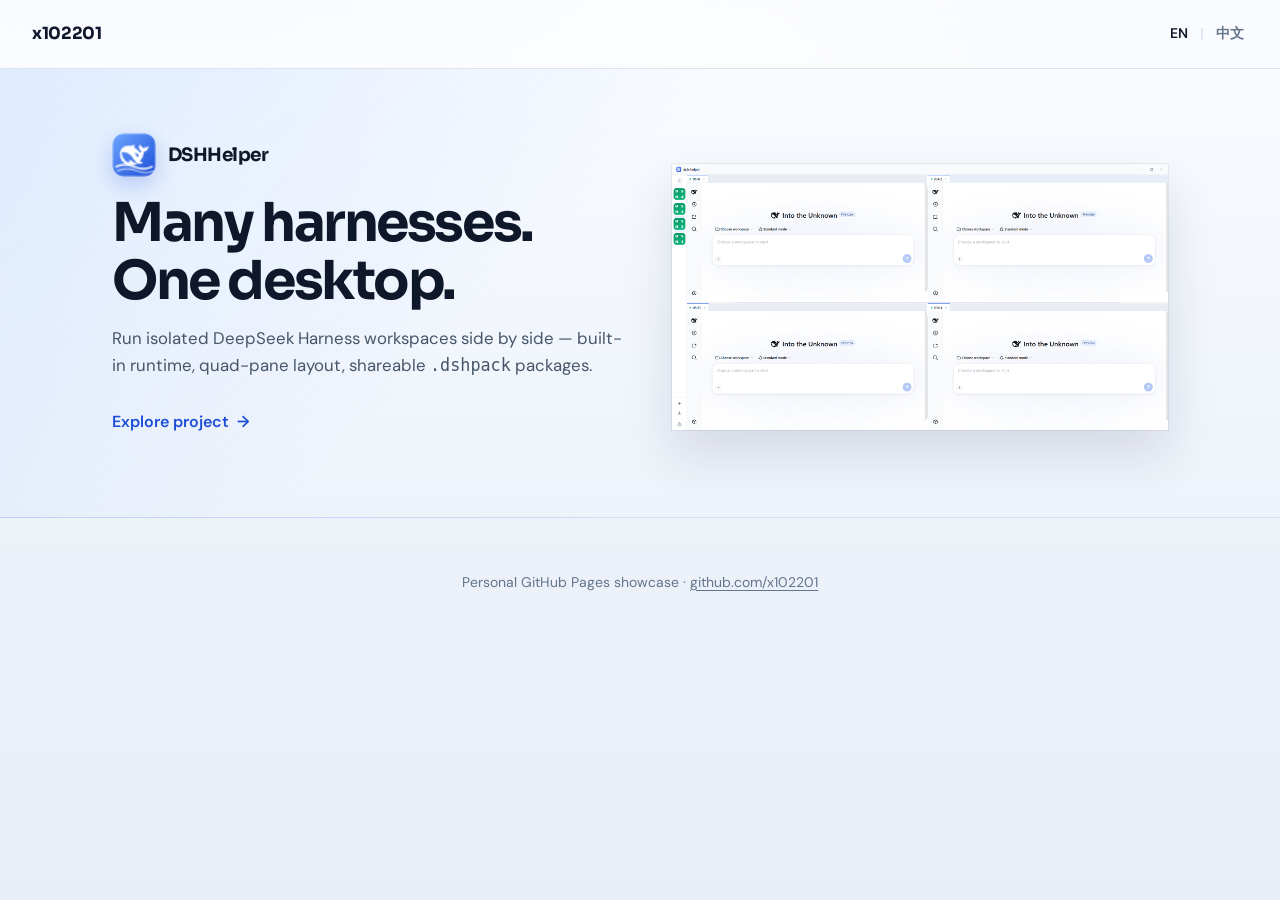
==== zh/index.html @ 2129a6e5 "`" ====
<!DOCTYPE html>
<html lang="zh-CN">
  <head>
    <meta charset="utf-8" />
    <meta name="viewport" content="width=device-width, initial-scale=1" />
    <title>x102201 — 项目橱窗</title>
    <meta
      name="description"
      content="个人仓库橱窗。了解 DSHHelper 及其他 GitHub 项目。"
    />
    <link rel="preconnect" href="https://fonts.googleapis.com" />
    <link rel="preconnect" href="https://fonts.gstatic.com" crossorigin />
    <link
      href="https://fonts.googleapis.com/css2?family=DM+Sans:ital,opsz,wght@0,9..40,400;0,9..40,500;0,9..40,600;0,9..40,700;1,9..40,400&family=Sora:wght@600;700&display=swap"
      rel="stylesheet"
    />
    <link rel="stylesheet" href="../css/base.css" />
    <link rel="stylesheet" href="../projects/dsh-helper/banner/zh/banner.css" />
    <script src="../js/lang.js"></script>
  </head>
  <body>
    <header class="site-nav">
      <a class="site-nav__brand" href="./">x102201</a>
      <nav class="site-lang" aria-label="语言">
        <a href="../" data-lang-switch="en" hreflang="en">EN</a>
        <span class="site-lang__sep" aria-hidden="true">|</span>
        <a href="./" data-lang-switch="zh" class="is-active" hreflang="zh-CN">中文</a>
      </nav>
    </header>

    <main class="site-main">
      <a
        class="banner-dsh-helper"
        href="../projects/dsh-helper/detail/zh/"
        aria-label="DSHHelper — 多开 Harness，一台桌面。"
      >
        <div class="banner-dsh-helper__inner">
          <div class="banner-dsh-helper__copy">
            <div class="banner-dsh-helper__brand">
              <img
                class="banner-dsh-helper__logo"
                src="../projects/dsh-helper/assets/logo.png"
                alt=""
                width="44"
                height="44"
              />
              <span class="banner-dsh-helper__name">DSHHelper</span>
            </div>
            <h1 class="banner-dsh-helper__title">多开 Harness，一台桌面。</h1>
            <p class="banner-dsh-helper__lede">
              在同一台电脑上并行、隔离运行多套 DeepSeek Harness 工作间——内置运行时、四分屏布局，可用
              <code>.dshpack</code> 分发环境。
            </p>
            <p class="banner-dsh-helper__cta">查看项目 <span aria-hidden="true">→</span></p>
          </div>
          <div class="banner-dsh-helper__visual">
            <img
              src="../projects/dsh-helper/assets/zh/screenshot-main-light.png"
              alt="DSHHelper 浅色外观下的四分屏工作台"
              width="1200"
              height="750"
              loading="eager"
            />
          </div>
        </div>
      </a>
    </main>

    <footer class="site-footer">
      <p>个人 GitHub Pages 橱窗 · <a href="https://github.com/x102201">github.com/x102201</a></p>
    </footer>

    <script src="../js/projects.js" defer></script>
  </body>
</html>
---- css/base.css ----
/* Site baseline — corridor only; project pages may override */
:root {
  --site-bg: #f4f7fb;
  --site-bg-accent: #e8eef8;
  --site-ink: #0f172a;
  --site-muted: #64748b;
  --site-line: #dbe3f0;
  --site-surface: #ffffff;
  --site-brand: #1d4ed8;
  --site-brand-soft: #6ca6ff;
  --site-nav-h: 64px;
  --site-pad: 20px;
  --site-max: 1120px;
  --font-display: "Sora", "Segoe UI", sans-serif;
  --font-body: "DM Sans", "Segoe UI", sans-serif;
}

*,
*::before,
*::after {
  box-sizing: border-box;
}

html {
  scroll-behavior: smooth;
}

body {
  margin: 0;
  min-height: 100vh;
  font-family: var(--font-body);
  font-size: 16px;
  line-height: 1.55;
  color: var(--site-ink);
  background:
    radial-gradient(1200px 480px at 12% -10%, rgba(108, 166, 255, 0.28), transparent 60%),
    radial-gradient(900px 420px at 88% 0%, rgba(29, 78, 216, 0.12), transparent 55%),
    linear-gradient(180deg, var(--site-bg) 0%, var(--site-bg-accent) 100%);
  -webkit-font-smoothing: antialiased;
}

img {
  max-width: 100%;
  height: auto;
  display: block;
}

a {
  color: var(--site-brand);
  text-decoration-thickness: 1px;
  text-underline-offset: 0.18em;
}

a:hover {
  color: #1e40af;
}

.site-nav {
  position: sticky;
  top: 0;
  z-index: 40;
  display: flex;
  align-items: center;
  justify-content: space-between;
  gap: 16px;
  min-height: var(--site-nav-h);
  padding: 12px var(--site-pad);
  background: rgba(255, 255, 255, 0.82);
  border-bottom: 1px solid var(--site-line);
  backdrop-filter: blur(12px);
  animation: site-fade-up 0.55s ease both;
}

.site-nav__brand {
  font-family: var(--font-display);
  font-weight: 700;
  font-size: 1.05rem;
  letter-spacing: -0.02em;
  color: var(--site-ink);
  text-decoration: none;
}

.site-nav__brand:hover {
  color: var(--site-brand);
}

.site-lang {
  display: inline-flex;
  align-items: center;
  gap: 8px;
  font-size: 0.875rem;
  font-weight: 600;
}

.site-lang a {
  color: var(--site-muted);
  text-decoration: none;
  min-height: 44px;
  display: inline-flex;
  align-items: center;
  padding: 0 4px;
}

.site-lang a:hover,
.site-lang a.is-active {
  color: var(--site-ink);
}

.site-lang__sep {
  color: var(--site-line);
  user-select: none;
}

.site-main {
  width: 100%;
}

.site-footer {
  padding: 40px var(--site-pad) 48px;
  color: var(--site-muted);
  font-size: 0.875rem;
  text-align: center;
}

.site-footer a {
  color: inherit;
}

@keyframes site-fade-up {
  from {
    opacity: 0;
    transform: translateY(10px);
  }
  to {
    opacity: 1;
    transform: translateY(0);
  }
}

@media (min-width: 768px) {
  :root {
    --site-pad: 32px;
  }
}
---- projects/dsh-helper/banner/zh/banner.css ----
/* Banner source — synced into home pages */
.banner-dsh-helper {
  --dsh-blue: #1d4ed8;
  --dsh-blue-soft: #6ca6ff;
  --dsh-ink: #0f172a;
  --dsh-muted: #475569;
  --dsh-line: rgba(29, 78, 216, 0.16);
  display: block;
  color: inherit;
  text-decoration: none;
  overflow: hidden;
  border-bottom: 1px solid var(--dsh-line);
  background:
    linear-gradient(135deg, rgba(108, 166, 255, 0.18) 0%, transparent 42%),
    linear-gradient(180deg, #f8fbff 0%, #eef3fb 100%);
  animation: site-fade-up 0.7s ease 0.08s both;
}

.banner-dsh-helper:hover {
  color: inherit;
}

.banner-dsh-helper__inner {
  display: grid;
  gap: 28px;
  width: min(1120px, 100%);
  margin: 0 auto;
  padding: 48px 20px 40px;
}

.banner-dsh-helper__brand {
  display: inline-flex;
  align-items: center;
  gap: 12px;
  margin-bottom: 18px;
}

.banner-dsh-helper__logo {
  width: 44px;
  height: 44px;
  border-radius: 12px;
  box-shadow: 0 8px 20px rgba(29, 78, 216, 0.22);
}

.banner-dsh-helper__name {
  font-family: var(--font-display, "Sora", sans-serif);
  font-weight: 700;
  font-size: 1.15rem;
  letter-spacing: -0.03em;
}

.banner-dsh-helper__title {
  margin: 0 0 14px;
  font-family: var(--font-display, "Sora", sans-serif);
  font-size: clamp(2rem, 5.5vw, 3.35rem);
  font-weight: 700;
  line-height: 1.08;
  letter-spacing: -0.045em;
  color: var(--dsh-ink);
}

.banner-dsh-helper__lede {
  margin: 0;
  max-width: 36rem;
  font-size: 1.05rem;
  line-height: 1.6;
  color: var(--dsh-muted);
}

.banner-dsh-helper__cta {
  display: inline-flex;
  align-items: center;
  gap: 8px;
  margin-top: 22px;
  min-height: 44px;
  font-weight: 600;
  color: var(--dsh-blue);
}

.banner-dsh-helper__cta span {
  transition: transform 0.2s ease;
}

.banner-dsh-helper:hover .banner-dsh-helper__cta span {
  transform: translateX(4px);
}

.banner-dsh-helper__visual {
  position: relative;
  border-radius: 0;
  overflow: hidden;
  box-shadow:
    0 0 0 1px rgba(15, 23, 42, 0.06),
    0 24px 48px rgba(15, 23, 42, 0.12);
  transform: translateY(0);
  transition: transform 0.35s ease, box-shadow 0.35s ease;
}

.banner-dsh-helper:hover .banner-dsh-helper__visual {
  transform: translateY(-4px);
  box-shadow:
    0 0 0 1px rgba(29, 78, 216, 0.18),
    0 28px 56px rgba(29, 78, 216, 0.18);
}

.banner-dsh-helper__visual img {
  width: 100%;
  display: block;
}

@media (min-width: 768px) {
  .banner-dsh-helper__inner {
    grid-template-columns: 1.05fr 1fr;
    align-items: center;
    padding: 64px 32px 56px;
    gap: 40px;
  }
}
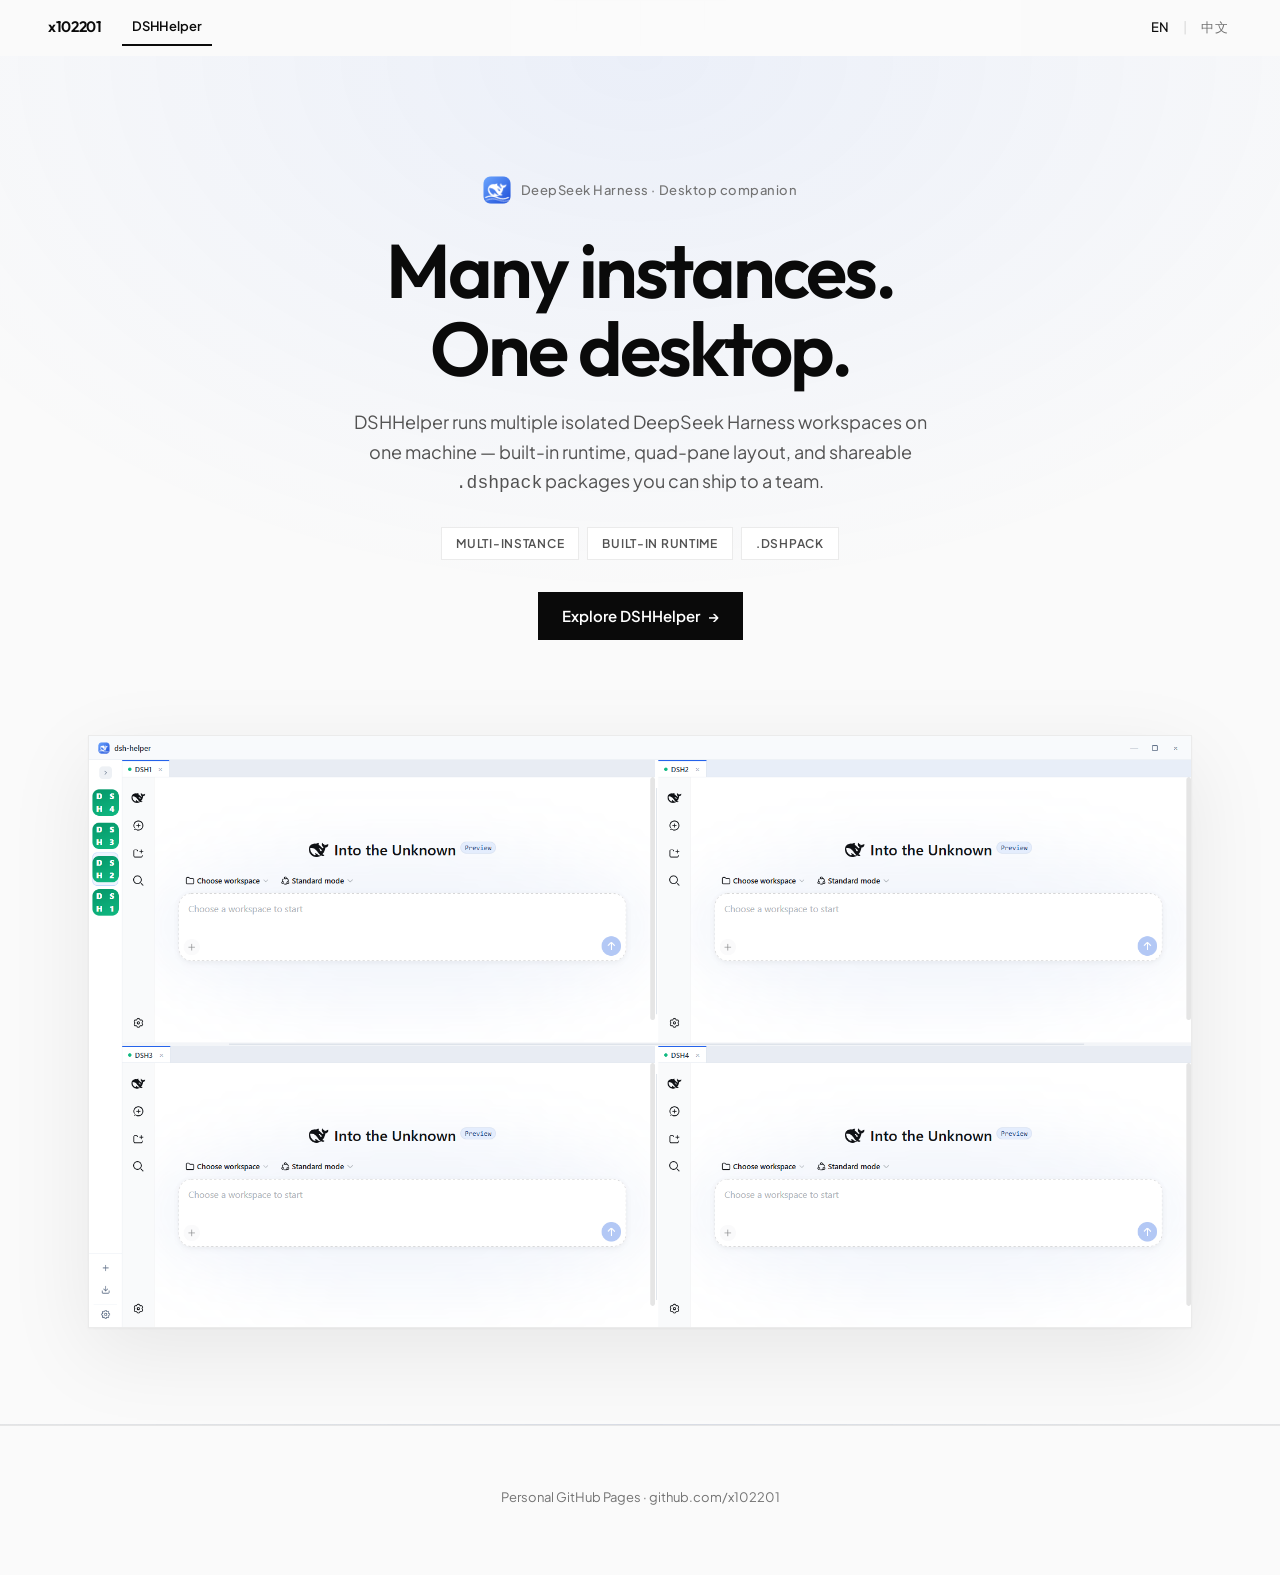
==== commit f36ff68b: "1" ====
--- a/zh/index.html
+++ b/zh/index.html
@@ -11,16 +11,18 @@
     <link rel="preconnect" href="https://fonts.googleapis.com" />
     <link rel="preconnect" href="https://fonts.gstatic.com" crossorigin />
     <link
-      href="https://fonts.googleapis.com/css2?family=DM+Sans:ital,opsz,wght@0,9..40,400;0,9..40,500;0,9..40,600;0,9..40,700;1,9..40,400&family=Sora:wght@600;700&display=swap"
+      href="https://fonts.googleapis.com/css2?family=Outfit:wght@500;600;700&family=Plus+Jakarta+Sans:ital,wght@0,400;0,500;0,600;0,700;1,400&display=swap"
       rel="stylesheet"
     />
     <link rel="stylesheet" href="../css/base.css" />
     <link rel="stylesheet" href="../projects/dsh-helper/banner/zh/banner.css" />
+    <link rel="stylesheet" href="../projects/dsh-helper/particles.css" />
     <script src="../js/lang.js"></script>
   </head>
   <body>
     <header class="site-nav">
       <a class="site-nav__brand" href="./">x102201</a>
+      <nav class="site-nav__content" data-site-content-nav></nav>
       <nav class="site-lang" aria-label="语言">
         <a href="../" data-lang-switch="en" hreflang="en">EN</a>
         <span class="site-lang__sep" aria-hidden="true">|</span>
@@ -30,33 +32,46 @@
 
     <main class="site-main">
       <a
+        id="banner-dsh-helper"
         class="banner-dsh-helper"
         href="../projects/dsh-helper/detail/zh/"
-        aria-label="DSHHelper — 多开 Harness，一台桌面。"
+        data-project-id="dsh-helper"
+        aria-label="DSHHelper — 多实例并行，一台桌面。"
       >
+        <canvas
+          class="dsh-helper-particles"
+          data-particles-mode="home"
+          aria-hidden="true"
+        ></canvas>
         <div class="banner-dsh-helper__inner">
           <div class="banner-dsh-helper__copy">
-            <div class="banner-dsh-helper__brand">
+            <p class="banner-dsh-helper__eyebrow">
               <img
                 class="banner-dsh-helper__logo"
                 src="../projects/dsh-helper/assets/logo.png"
                 alt=""
-                width="44"
-                height="44"
+                width="28"
+                height="28"
               />
-              <span class="banner-dsh-helper__name">DSHHelper</span>
-            </div>
-            <h1 class="banner-dsh-helper__title">多开 Harness，一台桌面。</h1>
+              DeepSeek Harness · 桌面伴侣
+            </p>
+            <h1 class="banner-dsh-helper__title">多实例并行，<br />一台桌面。</h1>
             <p class="banner-dsh-helper__lede">
-              在同一台电脑上并行、隔离运行多套 DeepSeek Harness 工作间——内置运行时、四分屏布局，可用
-              <code>.dshpack</code> 分发环境。
+              DSHHelper 在同一台电脑上并行、隔离运行多套 DeepSeek Harness
+              工作间——内置运行时、四分屏布局，并可用
+              <code>.dshpack</code> 把配好的环境交付给团队。
             </p>
-            <p class="banner-dsh-helper__cta">查看项目 <span aria-hidden="true">→</span></p>
+            <ul class="banner-dsh-helper__tags">
+              <li>多开实例</li>
+              <li>内置运行时</li>
+              <li>.dshpack</li>
+            </ul>
+            <p class="banner-dsh-helper__cta">了解 DSHHelper <span aria-hidden="true">→</span></p>
           </div>
           <div class="banner-dsh-helper__visual">
             <img
               src="../projects/dsh-helper/assets/zh/screenshot-main-light.png"
-              alt="DSHHelper 浅色外观下的四分屏工作台"
+              alt="DSHHelper 四分屏工作台"
               width="1200"
               height="750"
               loading="eager"
@@ -67,9 +82,11 @@
     </main>
 
     <footer class="site-footer">
-      <p>个人 GitHub Pages 橱窗 · <a href="https://github.com/x102201">github.com/x102201</a></p>
+      <p>个人 GitHub Pages · <a href="https://github.com/x102201">github.com/x102201</a></p>
     </footer>
 
-    <script src="../js/projects.js" defer></script>
+    <script src="../js/projects.js"></script>
+    <script src="../js/nav.js"></script>
+    <script src="../projects/dsh-helper/particles.js"></script>
   </body>
 </html>
--- a/css/base.css
+++ b/css/base.css
@@ -1,18 +1,20 @@
-/* Site baseline — corridor only; project pages may override */
+/* Site baseline — corridor only */
 :root {
-  --site-bg: #f4f7fb;
-  --site-bg-accent: #e8eef8;
-  --site-ink: #0f172a;
-  --site-muted: #64748b;
-  --site-line: #dbe3f0;
+  --site-bg: #fafafa;
+  --site-ink: #0a0a0a;
+  --site-muted: #525252;
+  --site-soft: #737373;
+  --site-line: rgba(0, 0, 0, 0.08);
+  --site-line-strong: rgba(0, 0, 0, 0.12);
   --site-surface: #ffffff;
-  --site-brand: #1d4ed8;
-  --site-brand-soft: #6ca6ff;
-  --site-nav-h: 64px;
-  --site-pad: 20px;
-  --site-max: 1120px;
-  --font-display: "Sora", "Segoe UI", sans-serif;
-  --font-body: "DM Sans", "Segoe UI", sans-serif;
+  --site-accent: #2563eb;
+  --site-accent-hover: #1d4ed8;
+  --site-nav-h: 56px;
+  --site-pad: clamp(20px, 4vw, 48px);
+  --site-max: 1200px;
+  --font-display: "Outfit", "Segoe UI", sans-serif;
+  --font-body: "Plus Jakarta Sans", "Segoe UI", sans-serif;
+  --ease-out: cubic-bezier(0.22, 1, 0.36, 1);
 }
 
 *,
@@ -30,13 +32,25 @@
   min-height: 100vh;
   font-family: var(--font-body);
   font-size: 16px;
-  line-height: 1.55;
-  color: var(--site-ink);
-  background:
-    radial-gradient(1200px 480px at 12% -10%, rgba(108, 166, 255, 0.28), transparent 60%),
-    radial-gradient(900px 420px at 88% 0%, rgba(29, 78, 216, 0.12), transparent 55%),
-    linear-gradient(180deg, var(--site-bg) 0%, var(--site-bg-accent) 100%);
+  line-height: 1.6;
+  color: var(--site-ink);
+  background: var(--site-bg);
   -webkit-font-smoothing: antialiased;
+  -moz-osx-font-smoothing: grayscale;
+}
+
+body::before {
+  content: "";
+  position: fixed;
+  inset: 0;
+  pointer-events: none;
+  z-index: 0;
+  opacity: 0.35;
+  background-image:
+    linear-gradient(rgba(0, 0, 0, 0.025) 1px, transparent 1px),
+    linear-gradient(90deg, rgba(0, 0, 0, 0.025) 1px, transparent 1px);
+  background-size: 64px 64px;
+  mask-image: radial-gradient(ellipse 80% 60% at 50% 0%, black, transparent);
 }
 
 img {
@@ -46,59 +60,152 @@
 }
 
 a {
-  color: var(--site-brand);
+  color: var(--site-accent);
   text-decoration-thickness: 1px;
-  text-underline-offset: 0.18em;
+  text-underline-offset: 0.2em;
 }
 
 a:hover {
-  color: #1e40af;
+  color: var(--site-accent-hover);
 }
 
 .site-nav {
   position: sticky;
   top: 0;
-  z-index: 40;
+  z-index: 50;
   display: flex;
   align-items: center;
-  justify-content: space-between;
-  gap: 16px;
+  gap: 20px;
   min-height: var(--site-nav-h);
-  padding: 12px var(--site-pad);
-  background: rgba(255, 255, 255, 0.82);
-  border-bottom: 1px solid var(--site-line);
-  backdrop-filter: blur(12px);
-  animation: site-fade-up 0.55s ease both;
+  padding: 0 var(--site-pad);
+  background: rgba(250, 250, 250, 0.32);
+  border-bottom: 1px solid transparent;
+  animation: site-rise 0.7s var(--ease-out) both;
+  transition:
+    background 0.38s ease,
+    border-color 0.38s ease,
+    box-shadow 0.38s ease,
+    backdrop-filter 0.38s ease,
+    -webkit-backdrop-filter 0.38s ease;
+}
+
+.site-nav.is-scrolled {
+  background: rgba(250, 250, 250, 0.55);
+  border-bottom-color: rgba(0, 0, 0, 0.06);
+  box-shadow: 0 4px 20px rgba(0, 0, 0, 0.035);
+  -webkit-backdrop-filter: blur(10px) saturate(1.08);
+  backdrop-filter: blur(10px) saturate(1.08);
 }
 
 .site-nav__brand {
+  flex-shrink: 0;
   font-family: var(--font-display);
-  font-weight: 700;
-  font-size: 1.05rem;
+  font-weight: 600;
+  font-size: 0.95rem;
   letter-spacing: -0.02em;
   color: var(--site-ink);
   text-decoration: none;
+  white-space: nowrap;
 }
 
 .site-nav__brand:hover {
-  color: var(--site-brand);
+  color: var(--site-ink);
+  opacity: 0.72;
+}
+
+.site-nav__content {
+  flex-shrink: 0;
+  min-width: 0;
+  overflow-x: auto;
+  overflow-y: hidden;
+  -webkit-overflow-scrolling: touch;
+  scrollbar-width: none;
+}
+
+.site-nav__content.is-overflowing {
+  flex: 1;
+  flex-shrink: 1;
+  mask-image: linear-gradient(90deg, #000 calc(100% - 20px), transparent);
+  -webkit-mask-image: linear-gradient(90deg, #000 calc(100% - 20px), transparent);
+}
+
+.site-nav__content::-webkit-scrollbar {
+  display: none;
+}
+
+.site-content-nav {
+  display: flex;
+  align-items: center;
+  gap: 4px;
+  margin: 0;
+  padding: 0;
+  list-style: none;
+  width: max-content;
+  max-width: 100%;
+}
+
+.site-content-nav a {
+  display: inline-flex;
+  align-items: center;
+  min-height: 36px;
+  padding: 0 10px;
+  font-size: 0.8125rem;
+  font-weight: 500;
+  letter-spacing: -0.01em;
+  color: var(--site-soft);
+  text-decoration: none;
+  white-space: nowrap;
+  border-bottom: 2px solid transparent;
+  transition: color 0.2s ease, border-color 0.2s ease, opacity 0.15s ease;
+}
+
+.site-content-nav a:hover {
+  color: var(--site-ink);
+}
+
+.site-content-nav a.is-active {
+  color: var(--site-ink);
+  font-weight: 600;
+  border-bottom-color: var(--site-ink);
+}
+
+.site-content-nav a.is-pressed {
+  opacity: 0.55;
+}
+
+.site-content-nav a[aria-current="page"] {
+  cursor: default;
+}
+
+[id^="banner-"] {
+  scroll-margin-top: calc(var(--site-nav-h) + 8px);
+}
+
+@media (max-width: 767px) {
+  [id^="banner-"] {
+    scroll-margin-top: calc(var(--site-nav-h) + 40px);
+  }
 }
 
 .site-lang {
+  flex-shrink: 0;
+  margin-left: auto;
   display: inline-flex;
   align-items: center;
-  gap: 8px;
-  font-size: 0.875rem;
-  font-weight: 600;
+  gap: 10px;
+  font-size: 0.8125rem;
+  font-weight: 500;
+  letter-spacing: 0.02em;
 }
 
 .site-lang a {
-  color: var(--site-muted);
-  text-decoration: none;
-  min-height: 44px;
+  color: var(--site-soft);
+  text-decoration: none;
+  min-height: 36px;
   display: inline-flex;
   align-items: center;
   padding: 0 4px;
+  transition: color 0.2s ease;
 }
 
 .site-lang a:hover,
@@ -107,29 +214,39 @@
 }
 
 .site-lang__sep {
-  color: var(--site-line);
+  color: var(--site-line-strong);
   user-select: none;
 }
 
 .site-main {
+  position: relative;
+  z-index: 1;
   width: 100%;
 }
 
 .site-footer {
-  padding: 40px var(--site-pad) 48px;
-  color: var(--site-muted);
-  font-size: 0.875rem;
+  position: relative;
+  z-index: 1;
+  padding: 48px var(--site-pad) 56px;
+  color: var(--site-soft);
+  font-size: 0.8125rem;
   text-align: center;
+  border-top: 1px solid var(--site-line);
 }
 
 .site-footer a {
   color: inherit;
-}
-
-@keyframes site-fade-up {
+  text-decoration: none;
+}
+
+.site-footer a:hover {
+  color: var(--site-ink);
+}
+
+@keyframes site-rise {
   from {
     opacity: 0;
-    transform: translateY(10px);
+    transform: translateY(12px);
   }
   to {
     opacity: 1;
@@ -137,8 +254,40 @@
   }
 }
 
-@media (min-width: 768px) {
-  :root {
-    --site-pad: 32px;
-  }
-}
+@media (max-width: 767px) {
+  .site-nav {
+    display: grid;
+    grid-template-columns: 1fr auto;
+    grid-template-areas:
+      "brand lang"
+      "content content";
+    gap: 0;
+    padding-top: 6px;
+    padding-bottom: 6px;
+  }
+
+  .site-nav__brand {
+    grid-area: brand;
+  }
+
+  .site-nav__content {
+    grid-area: content;
+    flex: none;
+    margin: 4px calc(var(--site-pad) * -1 + 4px) 0;
+    padding: 0 calc(var(--site-pad) - 4px);
+  }
+
+  .site-nav__content.is-overflowing {
+    mask-image: linear-gradient(90deg, transparent, #000 12px, #000 calc(100% - 12px), transparent);
+    -webkit-mask-image: linear-gradient(90deg, transparent, #000 12px, #000 calc(100% - 12px), transparent);
+  }
+
+  .site-content-nav a {
+    min-height: 32px;
+  }
+
+  .site-lang {
+    grid-area: lang;
+    margin-left: 0;
+  }
+}
--- a/projects/dsh-helper/banner/zh/banner.css
+++ b/projects/dsh-helper/banner/zh/banner.css
@@ -1,19 +1,20 @@
-/* Banner source — synced into home pages */
+/* Banner — Harness-inspired hero strip */
 .banner-dsh-helper {
-  --dsh-blue: #1d4ed8;
-  --dsh-blue-soft: #6ca6ff;
-  --dsh-ink: #0f172a;
-  --dsh-muted: #475569;
-  --dsh-line: rgba(29, 78, 216, 0.16);
+  --dsh-ink: #0a0a0a;
+  --dsh-muted: #525252;
+  --dsh-soft: #737373;
+  --dsh-line: rgba(0, 0, 0, 0.08);
+  position: relative;
+  z-index: 1;
   display: block;
   color: inherit;
   text-decoration: none;
   overflow: hidden;
   border-bottom: 1px solid var(--dsh-line);
   background:
-    linear-gradient(135deg, rgba(108, 166, 255, 0.18) 0%, transparent 42%),
-    linear-gradient(180deg, #f8fbff 0%, #eef3fb 100%);
-  animation: site-fade-up 0.7s ease 0.08s both;
+    radial-gradient(ellipse 90% 55% at 50% 0%, rgba(37, 99, 235, 0.07), transparent 72%),
+    transparent;
+  animation: site-rise 0.85s var(--ease-out, cubic-bezier(0.22, 1, 0.36, 1)) 0.05s both;
 }
 
 .banner-dsh-helper:hover {
@@ -21,86 +22,120 @@
 }
 
 .banner-dsh-helper__inner {
-  display: grid;
-  gap: 28px;
-  width: min(1120px, 100%);
+  position: relative;
+  z-index: 1;
+  width: min(var(--site-max, 1200px), 100%);
   margin: 0 auto;
-  padding: 48px 20px 40px;
+  padding: clamp(56px, 10vw, 120px) var(--site-pad, 20px) clamp(48px, 8vw, 96px);
 }
 
-.banner-dsh-helper__brand {
+.banner-dsh-helper__copy {
+  max-width: 720px;
+  margin: 0 auto;
+  text-align: center;
+}
+
+.banner-dsh-helper__eyebrow {
   display: inline-flex;
   align-items: center;
-  gap: 12px;
-  margin-bottom: 18px;
+  gap: 10px;
+  margin: 0 0 28px;
+  font-size: 0.8125rem;
+  font-weight: 500;
+  letter-spacing: 0.04em;
+  color: var(--dsh-soft);
 }
 
 .banner-dsh-helper__logo {
-  width: 44px;
-  height: 44px;
-  border-radius: 12px;
-  box-shadow: 0 8px 20px rgba(29, 78, 216, 0.22);
-}
-
-.banner-dsh-helper__name {
-  font-family: var(--font-display, "Sora", sans-serif);
-  font-weight: 700;
-  font-size: 1.15rem;
-  letter-spacing: -0.03em;
+  width: 28px;
+  height: 28px;
+  border-radius: 8px;
 }
 
 .banner-dsh-helper__title {
-  margin: 0 0 14px;
-  font-family: var(--font-display, "Sora", sans-serif);
-  font-size: clamp(2rem, 5.5vw, 3.35rem);
-  font-weight: 700;
-  line-height: 1.08;
-  letter-spacing: -0.045em;
+  margin: 0 0 20px;
+  font-family: var(--font-display, "Outfit", sans-serif);
+  font-size: clamp(2.75rem, 8vw, 4.75rem);
+  font-weight: 600;
+  line-height: 1.02;
+  letter-spacing: -0.04em;
   color: var(--dsh-ink);
 }
 
 .banner-dsh-helper__lede {
-  margin: 0;
+  margin: 0 auto;
   max-width: 36rem;
-  font-size: 1.05rem;
-  line-height: 1.6;
+  font-size: clamp(1rem, 2.2vw, 1.125rem);
+  line-height: 1.65;
   color: var(--dsh-muted);
+}
+
+.banner-dsh-helper__tags {
+  display: flex;
+  flex-wrap: wrap;
+  justify-content: center;
+  gap: 8px;
+  margin: 28px 0 0;
+  padding: 0;
+  list-style: none;
+}
+
+.banner-dsh-helper__tags li {
+  padding: 6px 14px;
+  font-size: 0.75rem;
+  font-weight: 600;
+  letter-spacing: 0.06em;
+  text-transform: uppercase;
+  color: var(--dsh-muted);
+  background: var(--site-surface, #fff);
+  border: 1px solid var(--dsh-line);
 }
 
 .banner-dsh-helper__cta {
   display: inline-flex;
   align-items: center;
+  justify-content: center;
   gap: 8px;
-  margin-top: 22px;
-  min-height: 44px;
+  margin-top: 32px;
+  min-height: 48px;
+  padding: 0 24px;
+  font-size: 0.9375rem;
   font-weight: 600;
-  color: var(--dsh-blue);
+  color: #fff;
+  background: var(--dsh-ink);
+  transition: transform 0.25s var(--ease-out, ease), opacity 0.25s ease;
+}
+
+.banner-dsh-helper:hover .banner-dsh-helper__cta {
+  transform: translateY(-2px);
+  opacity: 0.92;
 }
 
 .banner-dsh-helper__cta span {
-  transition: transform 0.2s ease;
+  transition: transform 0.25s var(--ease-out, ease);
 }
 
 .banner-dsh-helper:hover .banner-dsh-helper__cta span {
-  transform: translateX(4px);
+  transform: translateX(3px);
 }
 
 .banner-dsh-helper__visual {
   position: relative;
-  border-radius: 0;
+  margin-top: clamp(40px, 6vw, 72px);
   overflow: hidden;
+  background: var(--site-surface, #fff);
+  border: 1px solid var(--dsh-line);
   box-shadow:
-    0 0 0 1px rgba(15, 23, 42, 0.06),
-    0 24px 48px rgba(15, 23, 42, 0.12);
-  transform: translateY(0);
-  transition: transform 0.35s ease, box-shadow 0.35s ease;
+    0 1px 2px rgba(0, 0, 0, 0.04),
+    0 24px 80px rgba(0, 0, 0, 0.08);
+  transition: transform 0.5s var(--ease-out, ease), box-shadow 0.5s ease;
 }
 
 .banner-dsh-helper:hover .banner-dsh-helper__visual {
-  transform: translateY(-4px);
+  transform: translateY(-6px);
   box-shadow:
-    0 0 0 1px rgba(29, 78, 216, 0.18),
-    0 28px 56px rgba(29, 78, 216, 0.18);
+    0 1px 2px rgba(0, 0, 0, 0.04),
+    0 32px 96px rgba(0, 0, 0, 0.12);
 }
 
 .banner-dsh-helper__visual img {
@@ -109,10 +144,7 @@
 }
 
 @media (min-width: 768px) {
-  .banner-dsh-helper__inner {
-    grid-template-columns: 1.05fr 1fr;
-    align-items: center;
-    padding: 64px 32px 56px;
-    gap: 40px;
+  .banner-dsh-helper__visual {
+    margin-top: clamp(48px, 7vw, 80px);
   }
 }
--- a/projects/dsh-helper/particles.css
+++ b/projects/dsh-helper/particles.css
@@ -0,0 +1,62 @@
+/* DSHHelper-only particle layer */
+body:has(.dsh-helper-particles) {
+  position: relative;
+}
+
+body:has(.dsh-helper-particles)::before {
+  opacity: 0.18;
+}
+
+body:has(.dsh-helper-particles) .site-main,
+body:has(.dsh-helper-particles) .site-footer,
+body.dsh-detail:has(.dsh-helper-particles) main,
+body.dsh-detail:has(.dsh-helper-particles) .site-footer {
+  position: relative;
+  z-index: 1;
+}
+
+/* Detail page — full-viewport layer */
+body.dsh-detail > .dsh-helper-particles {
+  position: fixed;
+  inset: 0;
+  z-index: 0;
+  pointer-events: none;
+  opacity: 0.92;
+  mask-image: linear-gradient(
+    to bottom,
+    rgba(0, 0, 0, 0.95) 0%,
+    rgba(0, 0, 0, 0.55) 32%,
+    rgba(0, 0, 0, 0.18) 52%,
+    transparent 68%
+  );
+}
+
+/* Home banner — embedded in banner box */
+.banner-dsh-helper .dsh-helper-particles {
+  position: absolute;
+  inset: 0;
+  z-index: 0;
+  display: block;
+  width: 100%;
+  height: 100%;
+  pointer-events: none;
+  opacity: 1;
+  mask-image: linear-gradient(
+    to bottom,
+    rgba(0, 0, 0, 0.98) 0%,
+    rgba(0, 0, 0, 0.82) 38%,
+    rgba(0, 0, 0, 0.45) 68%,
+    rgba(0, 0, 0, 0.08) 100%
+  );
+}
+
+@media (max-width: 767px) {
+  body.dsh-detail > .dsh-helper-particles {
+    mask-image: linear-gradient(
+      to bottom,
+      rgba(0, 0, 0, 0.85) 0%,
+      rgba(0, 0, 0, 0.4) 28%,
+      transparent 58%
+    );
+  }
+}
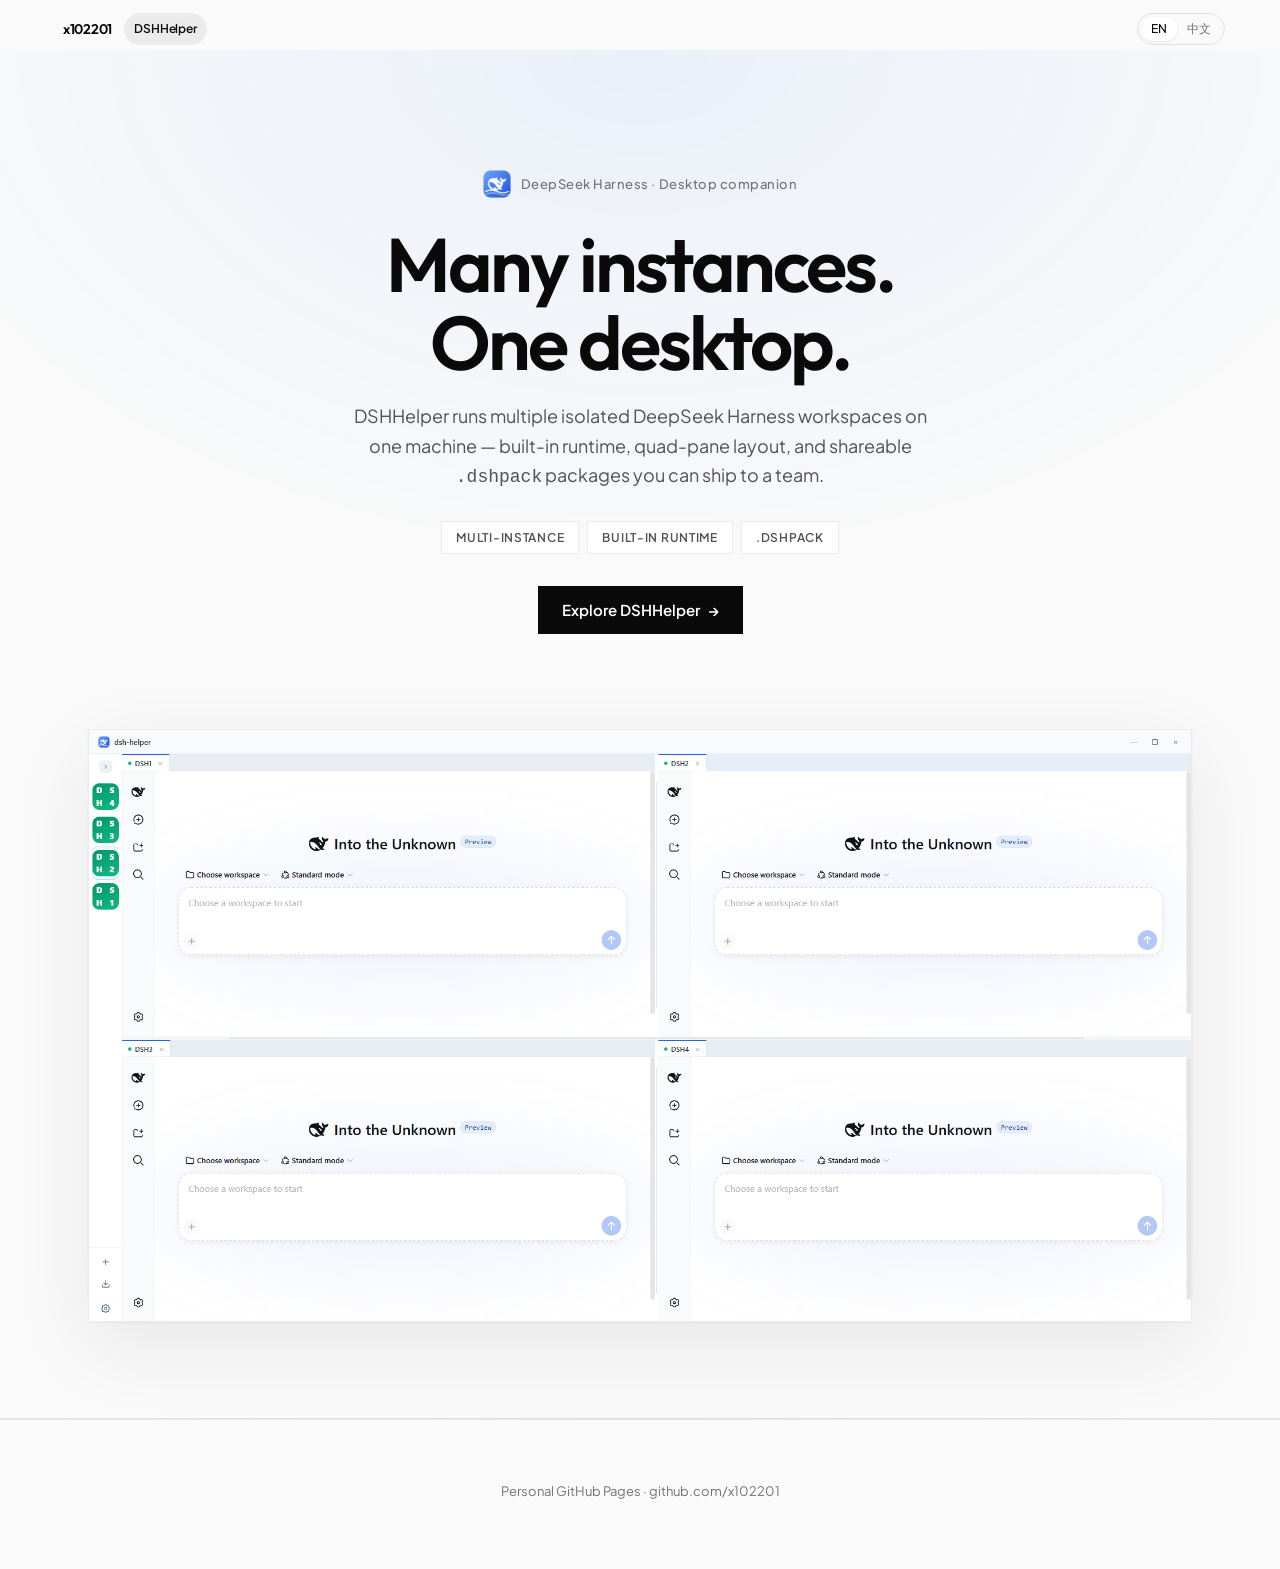
==== commit a3acec9c: "1" ====
--- a/zh/index.html
+++ b/zh/index.html
@@ -20,14 +20,17 @@
     <script src="../js/lang.js"></script>
   </head>
   <body>
-    <header class="site-nav">
-      <a class="site-nav__brand" href="./">x102201</a>
-      <nav class="site-nav__content" data-site-content-nav></nav>
-      <nav class="site-lang" aria-label="语言">
-        <a href="../" data-lang-switch="en" hreflang="en">EN</a>
-        <span class="site-lang__sep" aria-hidden="true">|</span>
-        <a href="./" data-lang-switch="zh" class="is-active" hreflang="zh-CN">中文</a>
-      </nav>
+    <header class="site-nav-shell">
+      <div class="site-nav">
+        <a class="site-nav__brand" href="./">x102201</a>
+        <nav class="site-nav__content" data-site-content-nav></nav>
+        <nav class="site-lang" aria-label="语言">
+          <div class="site-lang__toggle">
+            <a href="../" data-lang-switch="en" hreflang="en">EN</a>
+            <a href="./" data-lang-switch="zh" class="is-active" hreflang="zh-CN">中文</a>
+          </div>
+        </nav>
+      </div>
     </header>
 
     <main class="site-main">
--- a/css/base.css
+++ b/css/base.css
@@ -9,7 +9,9 @@
   --site-surface: #ffffff;
   --site-accent: #2563eb;
   --site-accent-hover: #1d4ed8;
-  --site-nav-h: 56px;
+  --site-nav-h: 40px;
+  --site-nav-shell-pad: 8px;
+  --site-nav-offset: calc(var(--site-nav-shell-pad) + var(--site-nav-h) + 4px);
   --site-pad: clamp(20px, 4vw, 48px);
   --site-max: 1200px;
   --font-display: "Outfit", "Segoe UI", sans-serif;
@@ -69,39 +71,57 @@
   color: var(--site-accent-hover);
 }
 
-.site-nav {
+.site-nav-shell {
   position: sticky;
   top: 0;
   z-index: 50;
+  padding: var(--site-nav-shell-pad) var(--site-pad) 0;
+  pointer-events: none;
+}
+
+.site-nav {
+  pointer-events: auto;
+  position: relative;
   display: flex;
   align-items: center;
-  gap: 20px;
+  gap: 12px;
+  max-width: var(--site-max);
+  margin: 0 auto;
   min-height: var(--site-nav-h);
-  padding: 0 var(--site-pad);
-  background: rgba(250, 250, 250, 0.32);
-  border-bottom: 1px solid transparent;
-  animation: site-rise 0.7s var(--ease-out) both;
-  transition:
-    background 0.38s ease,
-    border-color 0.38s ease,
-    box-shadow 0.38s ease,
-    backdrop-filter 0.38s ease,
-    -webkit-backdrop-filter 0.38s ease;
-}
-
-.site-nav.is-scrolled {
-  background: rgba(250, 250, 250, 0.55);
-  border-bottom-color: rgba(0, 0, 0, 0.06);
-  box-shadow: 0 4px 20px rgba(0, 0, 0, 0.035);
-  -webkit-backdrop-filter: blur(10px) saturate(1.08);
-  backdrop-filter: blur(10px) saturate(1.08);
+  padding: 4px 6px 4px 14px;
+  border: 1px solid transparent;
+  border-radius: 999px;
+  background: transparent;
+}
+
+.site-nav::before {
+  content: "";
+  position: absolute;
+  inset: -1px;
+  z-index: -1;
+  border-radius: inherit;
+  background: rgba(255, 255, 255, 0.78);
+  border: 1px solid rgba(0, 0, 0, 0.08);
+  box-shadow: 0 4px 24px rgba(0, 0, 0, 0.04);
+  -webkit-backdrop-filter: blur(12px) saturate(1.08);
+  backdrop-filter: blur(12px) saturate(1.08);
+  opacity: 0;
+  visibility: hidden;
+  transition: opacity 0.4s ease, visibility 0s 0.4s;
+  pointer-events: none;
+}
+
+.site-nav.is-scrolled::before {
+  opacity: 1;
+  visibility: visible;
+  transition: opacity 0.4s ease, visibility 0s;
 }
 
 .site-nav__brand {
   flex-shrink: 0;
   font-family: var(--font-display);
   font-weight: 600;
-  font-size: 0.95rem;
+  font-size: 0.875rem;
   letter-spacing: -0.02em;
   color: var(--site-ink);
   text-decoration: none;
@@ -114,7 +134,7 @@
 }
 
 .site-nav__content {
-  flex-shrink: 0;
+  flex: 1 1 auto;
   min-width: 0;
   overflow-x: auto;
   overflow-y: hidden;
@@ -123,10 +143,8 @@
 }
 
 .site-nav__content.is-overflowing {
-  flex: 1;
-  flex-shrink: 1;
-  mask-image: linear-gradient(90deg, #000 calc(100% - 20px), transparent);
-  -webkit-mask-image: linear-gradient(90deg, #000 calc(100% - 20px), transparent);
+  mask-image: linear-gradient(90deg, #000 calc(100% - 18px), transparent);
+  -webkit-mask-image: linear-gradient(90deg, #000 calc(100% - 18px), transparent);
 }
 
 .site-nav__content::-webkit-scrollbar {
@@ -147,16 +165,16 @@
 .site-content-nav a {
   display: inline-flex;
   align-items: center;
-  min-height: 36px;
+  min-height: 32px;
   padding: 0 10px;
-  font-size: 0.8125rem;
+  font-size: 0.75rem;
   font-weight: 500;
   letter-spacing: -0.01em;
   color: var(--site-soft);
   text-decoration: none;
   white-space: nowrap;
-  border-bottom: 2px solid transparent;
-  transition: color 0.2s ease, border-color 0.2s ease, opacity 0.15s ease;
+  border-radius: 999px;
+  transition: color 0.2s ease, background-color 0.2s ease, opacity 0.15s ease;
 }
 
 .site-content-nav a:hover {
@@ -166,7 +184,7 @@
 .site-content-nav a.is-active {
   color: var(--site-ink);
   font-weight: 600;
-  border-bottom-color: var(--site-ink);
+  background: rgba(0, 0, 0, 0.06);
 }
 
 .site-content-nav a.is-pressed {
@@ -178,44 +196,52 @@
 }
 
 [id^="banner-"] {
-  scroll-margin-top: calc(var(--site-nav-h) + 8px);
+  scroll-margin-top: var(--site-nav-offset);
 }
 
 @media (max-width: 767px) {
   [id^="banner-"] {
-    scroll-margin-top: calc(var(--site-nav-h) + 40px);
+    scroll-margin-top: calc(var(--site-nav-offset) + 36px);
   }
 }
 
 .site-lang {
   flex-shrink: 0;
   margin-left: auto;
+}
+
+.site-lang__toggle {
+  display: flex;
+  align-items: center;
+  height: 32px;
+  padding: 3px;
+  border: 1px solid rgba(0, 0, 0, 0.1);
+  border-radius: 999px;
+}
+
+.site-lang__toggle a {
   display: inline-flex;
   align-items: center;
-  gap: 10px;
-  font-size: 0.8125rem;
+  justify-content: center;
+  height: 100%;
+  padding: 0 10px;
+  border-radius: 999px;
+  font-size: 0.75rem;
   font-weight: 500;
-  letter-spacing: 0.02em;
-}
-
-.site-lang a {
+  letter-spacing: 0.01em;
   color: var(--site-soft);
   text-decoration: none;
-  min-height: 36px;
-  display: inline-flex;
-  align-items: center;
-  padding: 0 4px;
-  transition: color 0.2s ease;
-}
-
-.site-lang a:hover,
-.site-lang a.is-active {
-  color: var(--site-ink);
-}
-
-.site-lang__sep {
-  color: var(--site-line-strong);
-  user-select: none;
+  transition: color 0.2s ease, background-color 0.2s ease, box-shadow 0.2s ease;
+}
+
+.site-lang__toggle a:hover {
+  color: var(--site-ink);
+}
+
+.site-lang__toggle a.is-active {
+  color: var(--site-ink);
+  background: var(--site-surface);
+  box-shadow: 0 1px 3px rgba(0, 0, 0, 0.08);
 }
 
 .site-main {
@@ -255,15 +281,19 @@
 }
 
 @media (max-width: 767px) {
+  .site-nav-shell {
+    padding-top: 6px;
+  }
+
   .site-nav {
     display: grid;
     grid-template-columns: 1fr auto;
     grid-template-areas:
       "brand lang"
       "content content";
-    gap: 0;
-    padding-top: 6px;
-    padding-bottom: 6px;
+    gap: 4px 10px;
+    padding: 8px 10px 8px 12px;
+    border-radius: 16px;
   }
 
   .site-nav__brand {
@@ -272,22 +302,20 @@
 
   .site-nav__content {
     grid-area: content;
-    flex: none;
-    margin: 4px calc(var(--site-pad) * -1 + 4px) 0;
-    padding: 0 calc(var(--site-pad) - 4px);
+    margin-top: 2px;
   }
 
   .site-nav__content.is-overflowing {
-    mask-image: linear-gradient(90deg, transparent, #000 12px, #000 calc(100% - 12px), transparent);
-    -webkit-mask-image: linear-gradient(90deg, transparent, #000 12px, #000 calc(100% - 12px), transparent);
-  }
-
-  .site-content-nav a {
-    min-height: 32px;
+    mask-image: linear-gradient(90deg, transparent, #000 10px, #000 calc(100% - 10px), transparent);
+    -webkit-mask-image: linear-gradient(90deg, transparent, #000 10px, #000 calc(100% - 10px), transparent);
   }
 
   .site-lang {
     grid-area: lang;
-    margin-left: 0;
-  }
-}
+    margin-left: auto;
+  }
+
+  .site-content-nav a {
+    min-height: 30px;
+  }
+}
--- a/projects/dsh-helper/banner/zh/banner.css
+++ b/projects/dsh-helper/banner/zh/banner.css
@@ -121,6 +121,7 @@
 
 .banner-dsh-helper__visual {
   position: relative;
+  z-index: 1;
   margin-top: clamp(40px, 6vw, 72px);
   overflow: hidden;
   background: var(--site-surface, #fff);
--- a/projects/dsh-helper/particles.css
+++ b/projects/dsh-helper/particles.css
@@ -13,6 +13,7 @@
 body.dsh-detail:has(.dsh-helper-particles) .site-footer {
   position: relative;
   z-index: 1;
+  isolation: isolate;
 }
 
 /* Detail page — full-viewport layer */
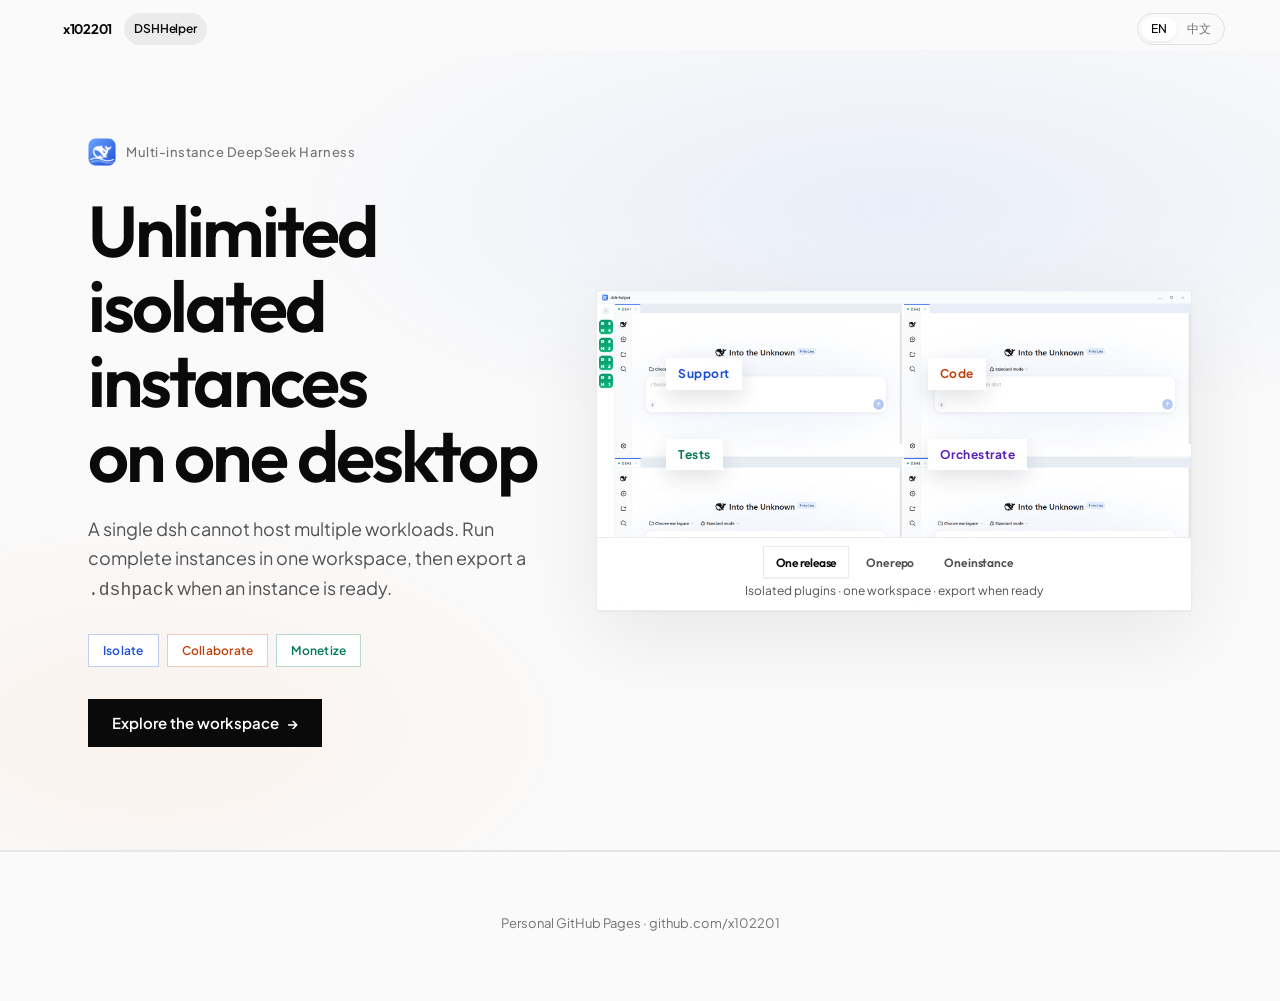
==== commit 56eb29ae: "1" ====
--- a/zh/index.html
+++ b/zh/index.html
@@ -6,7 +6,7 @@
     <title>x102201 — 项目橱窗</title>
     <meta
       name="description"
-      content="个人仓库橱窗。了解 DSHHelper 及其他 GitHub 项目。"
+      content="DSHHelper：在一台电脑上并行任意数量的独立 DeepSeek Harness 实例。隔离、协同、变现。"
     />
     <link rel="preconnect" href="https://fonts.googleapis.com" />
     <link rel="preconnect" href="https://fonts.gstatic.com" crossorigin />
@@ -15,8 +15,8 @@
       rel="stylesheet"
     />
     <link rel="stylesheet" href="../css/base.css" />
+    <link rel="stylesheet" href="../projects/dsh-helper/particles.css" />
     <link rel="stylesheet" href="../projects/dsh-helper/banner/zh/banner.css" />
-    <link rel="stylesheet" href="../projects/dsh-helper/particles.css" />
     <script src="../js/lang.js"></script>
   </head>
   <body>
@@ -39,13 +39,9 @@
         class="banner-dsh-helper"
         href="../projects/dsh-helper/detail/zh/"
         data-project-id="dsh-helper"
-        aria-label="DSHHelper — 多实例并行，一台桌面。"
+        aria-label="DSHHelper — 了解工作区"
       >
-        <canvas
-          class="dsh-helper-particles"
-          data-particles-mode="home"
-          aria-hidden="true"
-        ></canvas>
+        <canvas class="dsh-helper-particles" data-particles-mode="home" aria-hidden="true"></canvas>
         <div class="banner-dsh-helper__inner">
           <div class="banner-dsh-helper__copy">
             <p class="banner-dsh-helper__eyebrow">
@@ -56,29 +52,64 @@
                 width="28"
                 height="28"
               />
-              DeepSeek Harness · 桌面伴侣
+              DeepSeek Harness 桌面端
             </p>
-            <h1 class="banner-dsh-helper__title">多实例并行，<br />一台桌面。</h1>
+            <h1 class="banner-dsh-helper__title">一台电脑，<br />并行无限实例</h1>
             <p class="banner-dsh-helper__lede">
-              DSHHelper 在同一台电脑上并行、隔离运行多套 DeepSeek Harness
-              工作间——内置运行时、四分屏布局，并可用
-              <code>.dshpack</code> 把配好的环境交付给团队。
+              单一实例无法承载多套业务。拆成完整独立的 dsh，在同一工作区并行——实例就绪后封装为
+              <code>.dshpack</code> 交付。
             </p>
             <ul class="banner-dsh-helper__tags">
-              <li>多开实例</li>
-              <li>内置运行时</li>
-              <li>.dshpack</li>
+              <li>隔离</li>
+              <li>协同</li>
+              <li>变现</li>
             </ul>
-            <p class="banner-dsh-helper__cta">了解 DSHHelper <span aria-hidden="true">→</span></p>
+            <p class="banner-dsh-helper__cta">了解工作区 <span aria-hidden="true">→</span></p>
           </div>
           <div class="banner-dsh-helper__visual">
-            <img
-              src="../projects/dsh-helper/assets/zh/screenshot-main-light.png"
-              alt="DSHHelper 四分屏工作台"
-              width="1200"
-              height="750"
-              loading="eager"
-            />
+            <div class="banner-dsh-helper__shot">
+              <img
+                src="../projects/dsh-helper/assets/zh/screenshot-main-light.png"
+                alt="DSHHelper 四分屏工作台"
+                width="1200"
+                height="750"
+                loading="eager"
+              />
+              <div class="banner-dsh-helper__scenes">
+                <div class="banner-dsh-helper__scene is-on">
+                  <ul class="banner-dsh-helper__panes">
+                    <li>客服</li>
+                    <li>开发</li>
+                    <li>测试</li>
+                    <li>调度</li>
+                  </ul>
+                </div>
+                <div class="banner-dsh-helper__scene">
+                  <ul class="banner-dsh-helper__panes">
+                    <li>编码</li>
+                    <li>文档</li>
+                    <li>测试</li>
+                    <li>评审</li>
+                  </ul>
+                </div>
+                <div class="banner-dsh-helper__scene">
+                  <ul class="banner-dsh-helper__panes">
+                    <li>前端</li>
+                    <li>后端</li>
+                    <li>测试</li>
+                    <li>封装</li>
+                  </ul>
+                </div>
+              </div>
+              <div class="banner-dsh-helper__legend">
+                <div class="banner-dsh-helper__switch" aria-label="工作场景">
+                  <span class="is-on" data-scene="0" data-copy="插件环境隔离 · 同一工作区协同 · 配置完成后即可封装">同一份交付</span>
+                  <span data-scene="1" data-copy="独立实例 · 共享项目目录 · 完成后导出制品">同一份仓库</span>
+                  <span data-scene="2" data-copy="环境互不冲突 · 并行协作 · 一实例一 .dshpack">同一套实例</span>
+                </div>
+                <p class="banner-dsh-helper__caption-line">插件环境隔离 · 同一工作区协同 · 配置完成后即可封装</p>
+              </div>
+            </div>
           </div>
         </div>
       </a>
@@ -91,5 +122,6 @@
     <script src="../js/projects.js"></script>
     <script src="../js/nav.js"></script>
     <script src="../projects/dsh-helper/particles.js"></script>
+    <script src="../projects/dsh-helper/banner/banner.js"></script>
   </body>
 </html>
--- a/projects/dsh-helper/particles.css
+++ b/projects/dsh-helper/particles.css
@@ -1,4 +1,4 @@
-/* DSHHelper-only particle layer */
+/* DSHHelper-only ambient particle layer */
 body:has(.dsh-helper-particles) {
   position: relative;
 }
@@ -16,7 +16,6 @@
   isolation: isolate;
 }
 
-/* Detail page — full-viewport layer */
 body.dsh-detail > .dsh-helper-particles {
   position: fixed;
   inset: 0;
@@ -32,7 +31,6 @@
   );
 }
 
-/* Home banner — embedded in banner box */
 .banner-dsh-helper .dsh-helper-particles {
   position: absolute;
   inset: 0;
--- a/projects/dsh-helper/banner/zh/banner.css
+++ b/projects/dsh-helper/banner/zh/banner.css
@@ -1,9 +1,13 @@
-/* Banner — Harness-inspired hero strip */
+/* Banner — story strip: isolate / collaborate / sell */
 .banner-dsh-helper {
   --dsh-ink: #0a0a0a;
   --dsh-muted: #525252;
   --dsh-soft: #737373;
   --dsh-line: rgba(0, 0, 0, 0.08);
+  --dsh-support: #1d4ed8;
+  --dsh-code: #c2410c;
+  --dsh-tests: #047857;
+  --dsh-you: #5b21b6;
   position: relative;
   z-index: 1;
   display: block;
@@ -12,7 +16,8 @@
   overflow: hidden;
   border-bottom: 1px solid var(--dsh-line);
   background:
-    radial-gradient(ellipse 90% 55% at 50% 0%, rgba(37, 99, 235, 0.07), transparent 72%),
+    radial-gradient(ellipse 80% 50% at 70% 20%, rgba(37, 99, 235, 0.08), transparent 62%),
+    radial-gradient(ellipse 50% 40% at 12% 85%, rgba(249, 115, 22, 0.06), transparent 70%),
     transparent;
   animation: site-rise 0.85s var(--ease-out, cubic-bezier(0.22, 1, 0.36, 1)) 0.05s both;
 }
@@ -30,9 +35,17 @@
 }
 
 .banner-dsh-helper__copy {
-  max-width: 720px;
+  max-width: 760px;
   margin: 0 auto;
   text-align: center;
+}
+
+.banner-dsh-helper__eyebrow,
+.banner-dsh-helper__title,
+.banner-dsh-helper__lede,
+.banner-dsh-helper__tags,
+.banner-dsh-helper__cta {
+  animation: dsh-banner-in 0.75s var(--ease-out, cubic-bezier(0.22, 1, 0.36, 1)) both;
 }
 
 .banner-dsh-helper__eyebrow {
@@ -44,6 +57,7 @@
   font-weight: 500;
   letter-spacing: 0.04em;
   color: var(--dsh-soft);
+  animation-delay: 0.06s;
 }
 
 .banner-dsh-helper__logo {
@@ -55,19 +69,21 @@
 .banner-dsh-helper__title {
   margin: 0 0 20px;
   font-family: var(--font-display, "Outfit", sans-serif);
-  font-size: clamp(2.75rem, 8vw, 4.75rem);
+  font-size: clamp(2.5rem, 7.2vw, 4.5rem);
   font-weight: 600;
-  line-height: 1.02;
+  line-height: 1.04;
   letter-spacing: -0.04em;
   color: var(--dsh-ink);
+  animation-delay: 0.14s;
 }
 
 .banner-dsh-helper__lede {
   margin: 0 auto;
-  max-width: 36rem;
+  max-width: 38rem;
   font-size: clamp(1rem, 2.2vw, 1.125rem);
   line-height: 1.65;
   color: var(--dsh-muted);
+  animation-delay: 0.22s;
 }
 
 .banner-dsh-helper__tags {
@@ -78,17 +94,37 @@
   margin: 28px 0 0;
   padding: 0;
   list-style: none;
+  animation-delay: 0.3s;
 }
 
 .banner-dsh-helper__tags li {
   padding: 6px 14px;
   font-size: 0.75rem;
   font-weight: 600;
-  letter-spacing: 0.06em;
-  text-transform: uppercase;
+  letter-spacing: 0.02em;
   color: var(--dsh-muted);
   background: var(--site-surface, #fff);
   border: 1px solid var(--dsh-line);
+  transition: transform 0.35s var(--ease-out, ease), border-color 0.35s ease, color 0.35s ease;
+}
+
+.banner-dsh-helper:hover .banner-dsh-helper__tags li {
+  transform: translateY(-2px);
+}
+
+.banner-dsh-helper__tags li:nth-child(1) {
+  color: var(--dsh-support);
+  border-color: rgba(29, 78, 216, 0.28);
+}
+
+.banner-dsh-helper__tags li:nth-child(2) {
+  color: var(--dsh-code);
+  border-color: rgba(194, 65, 12, 0.28);
+}
+
+.banner-dsh-helper__tags li:nth-child(3) {
+  color: var(--dsh-tests);
+  border-color: rgba(4, 120, 87, 0.28);
 }
 
 .banner-dsh-helper__cta {
@@ -103,6 +139,7 @@
   font-weight: 600;
   color: #fff;
   background: var(--dsh-ink);
+  animation-delay: 0.38s;
   transition: transform 0.25s var(--ease-out, ease), opacity 0.25s ease;
 }
 
@@ -112,23 +149,24 @@
 }
 
 .banner-dsh-helper__cta span {
+  display: inline-block;
   transition: transform 0.25s var(--ease-out, ease);
 }
 
 .banner-dsh-helper:hover .banner-dsh-helper__cta span {
-  transform: translateX(3px);
+  transform: translateX(4px);
 }
 
 .banner-dsh-helper__visual {
   position: relative;
   z-index: 1;
   margin-top: clamp(40px, 6vw, 72px);
-  overflow: hidden;
   background: var(--site-surface, #fff);
   border: 1px solid var(--dsh-line);
   box-shadow:
     0 1px 2px rgba(0, 0, 0, 0.04),
     0 24px 80px rgba(0, 0, 0, 0.08);
+  animation: dsh-banner-shot 0.95s var(--ease-out, cubic-bezier(0.22, 1, 0.36, 1)) 0.28s both;
   transition: transform 0.5s var(--ease-out, ease), box-shadow 0.5s ease;
 }
 
@@ -139,9 +177,197 @@
     0 32px 96px rgba(0, 0, 0, 0.12);
 }
 
-.banner-dsh-helper__visual img {
+.banner-dsh-helper__shot {
+  position: relative;
+  overflow: hidden;
+}
+
+.banner-dsh-helper__shot img {
   width: 100%;
   display: block;
+}
+
+.banner-dsh-helper__scenes {
+  position: absolute;
+  top: 0;
+  right: 0;
+  left: 0;
+  bottom: 5.75rem;
+  pointer-events: none;
+}
+
+.banner-dsh-helper__scene {
+  position: absolute;
+  inset: 0;
+  display: flex;
+  flex-direction: column;
+  opacity: 0;
+  visibility: hidden;
+  transition:
+    opacity 0.5s var(--ease-out, ease),
+    visibility 0.5s ease;
+}
+
+.banner-dsh-helper__scene.is-on {
+  opacity: 1;
+  visibility: visible;
+}
+
+.banner-dsh-helper__panes {
+  display: grid;
+  grid-template-columns: 1fr 1fr;
+  grid-template-rows: 1fr 1fr;
+  flex: 1;
+  margin: 0;
+  padding: 10% 2% 1% 10%;
+  list-style: none;
+  min-height: 0;
+}
+
+.banner-dsh-helper__panes li {
+  align-self: start;
+  justify-self: start;
+  margin: 8px 10px;
+  padding: 6px 12px;
+  font-size: 0.75rem;
+  font-weight: 700;
+  letter-spacing: 0.04em;
+  background: rgba(255, 255, 255, 0.94);
+  box-shadow: 0 8px 22px rgba(15, 23, 42, 0.12);
+  backdrop-filter: blur(8px);
+}
+
+.banner-dsh-helper__panes li:nth-child(1) {
+  color: var(--dsh-support);
+}
+
+.banner-dsh-helper__panes li:nth-child(2) {
+  color: var(--dsh-code);
+}
+
+.banner-dsh-helper__panes li:nth-child(3) {
+  color: var(--dsh-tests);
+}
+
+.banner-dsh-helper__panes li:nth-child(4) {
+  color: var(--dsh-you);
+}
+
+.banner-dsh-helper__legend {
+  position: absolute;
+  left: 0;
+  right: 0;
+  bottom: 0;
+  z-index: 2;
+  pointer-events: auto;
+  padding: 8px 12px 10px;
+  text-align: center;
+  background: rgba(255, 255, 255, 0.94);
+  border-top: 1px solid var(--dsh-line);
+  backdrop-filter: blur(8px);
+}
+
+.banner-dsh-helper__switch {
+  display: flex;
+  justify-content: center;
+  flex-wrap: wrap;
+  gap: 4px;
+}
+
+.banner-dsh-helper__switch span {
+  display: inline-flex;
+  align-items: center;
+  min-height: 32px;
+  padding: 4px 12px;
+  border: 1px solid transparent;
+  font-family: var(--font-display, "Outfit", sans-serif);
+  font-size: 0.75rem;
+  font-weight: 600;
+  letter-spacing: -0.02em;
+  color: var(--dsh-muted);
+  cursor: pointer;
+  user-select: none;
+  transition:
+    color 0.2s ease,
+    background 0.2s ease,
+    border-color 0.2s ease;
+}
+
+.banner-dsh-helper__switch span:hover {
+  color: var(--dsh-ink);
+  background: #f8fafc;
+}
+
+.banner-dsh-helper__switch span.is-on {
+  color: var(--dsh-ink);
+  background: #fff;
+  border-color: var(--dsh-line);
+  box-shadow: 0 1px 2px rgba(15, 23, 42, 0.06);
+}
+
+.banner-dsh-helper__caption-line {
+  margin: 4px 0 0;
+  font-size: 0.75rem;
+  line-height: 1.45;
+  color: var(--dsh-muted);
+}
+
+@keyframes dsh-banner-in {
+  from {
+    opacity: 0;
+    transform: translateY(18px);
+  }
+  to {
+    opacity: 1;
+    transform: translateY(0);
+  }
+}
+
+@keyframes dsh-banner-shot {
+  from {
+    opacity: 0;
+    transform: translateY(28px) scale(0.98);
+  }
+  to {
+    opacity: 1;
+    transform: translateY(0) scale(1);
+  }
+}
+
+@media (max-width: 767px) {
+  .banner-dsh-helper__scenes {
+    position: relative;
+    inset: auto;
+    bottom: auto;
+  }
+
+  .banner-dsh-helper__legend {
+    position: relative;
+  }
+
+  .banner-dsh-helper__scene {
+    position: absolute;
+    inset: auto;
+    left: 0;
+    right: 0;
+  }
+
+  .banner-dsh-helper__scene.is-on {
+    position: relative;
+  }
+
+  .banner-dsh-helper__panes {
+    padding: 12px 12px 4px;
+    gap: 8px;
+    grid-auto-rows: auto;
+    flex: none;
+  }
+
+  .banner-dsh-helper__panes li {
+    margin: 0;
+    justify-self: stretch;
+    text-align: center;
+  }
 }
 
 @media (min-width: 768px) {
@@ -149,3 +375,59 @@
     margin-top: clamp(48px, 7vw, 80px);
   }
 }
+
+@media (min-width: 960px) {
+  .banner-dsh-helper__inner {
+    display: grid;
+    grid-template-columns: minmax(280px, 0.92fr) 1.2fr;
+    align-items: center;
+    gap: clamp(32px, 4vw, 56px);
+    padding-top: clamp(48px, 8vw, 88px);
+    padding-bottom: clamp(48px, 8vw, 88px);
+  }
+
+  .banner-dsh-helper__copy {
+    margin: 0;
+    max-width: none;
+    text-align: left;
+  }
+
+  .banner-dsh-helper__lede {
+    margin: 0;
+  }
+
+  .banner-dsh-helper__tags {
+    justify-content: flex-start;
+  }
+
+  .banner-dsh-helper__visual {
+    margin-top: 0;
+  }
+}
+
+@media (prefers-reduced-motion: reduce) {
+  .banner-dsh-helper,
+  .banner-dsh-helper__eyebrow,
+  .banner-dsh-helper__title,
+  .banner-dsh-helper__lede,
+  .banner-dsh-helper__tags,
+  .banner-dsh-helper__cta,
+  .banner-dsh-helper__visual {
+    animation: none;
+  }
+
+  .banner-dsh-helper__visual,
+  .banner-dsh-helper__tags li,
+  .banner-dsh-helper__cta,
+  .banner-dsh-helper__cta span,
+  .banner-dsh-helper__scene,
+  .banner-dsh-helper__switch span {
+    transition: none;
+  }
+
+  .banner-dsh-helper:hover .banner-dsh-helper__visual,
+  .banner-dsh-helper:hover .banner-dsh-helper__tags li,
+  .banner-dsh-helper:hover .banner-dsh-helper__cta {
+    transform: none;
+  }
+}
